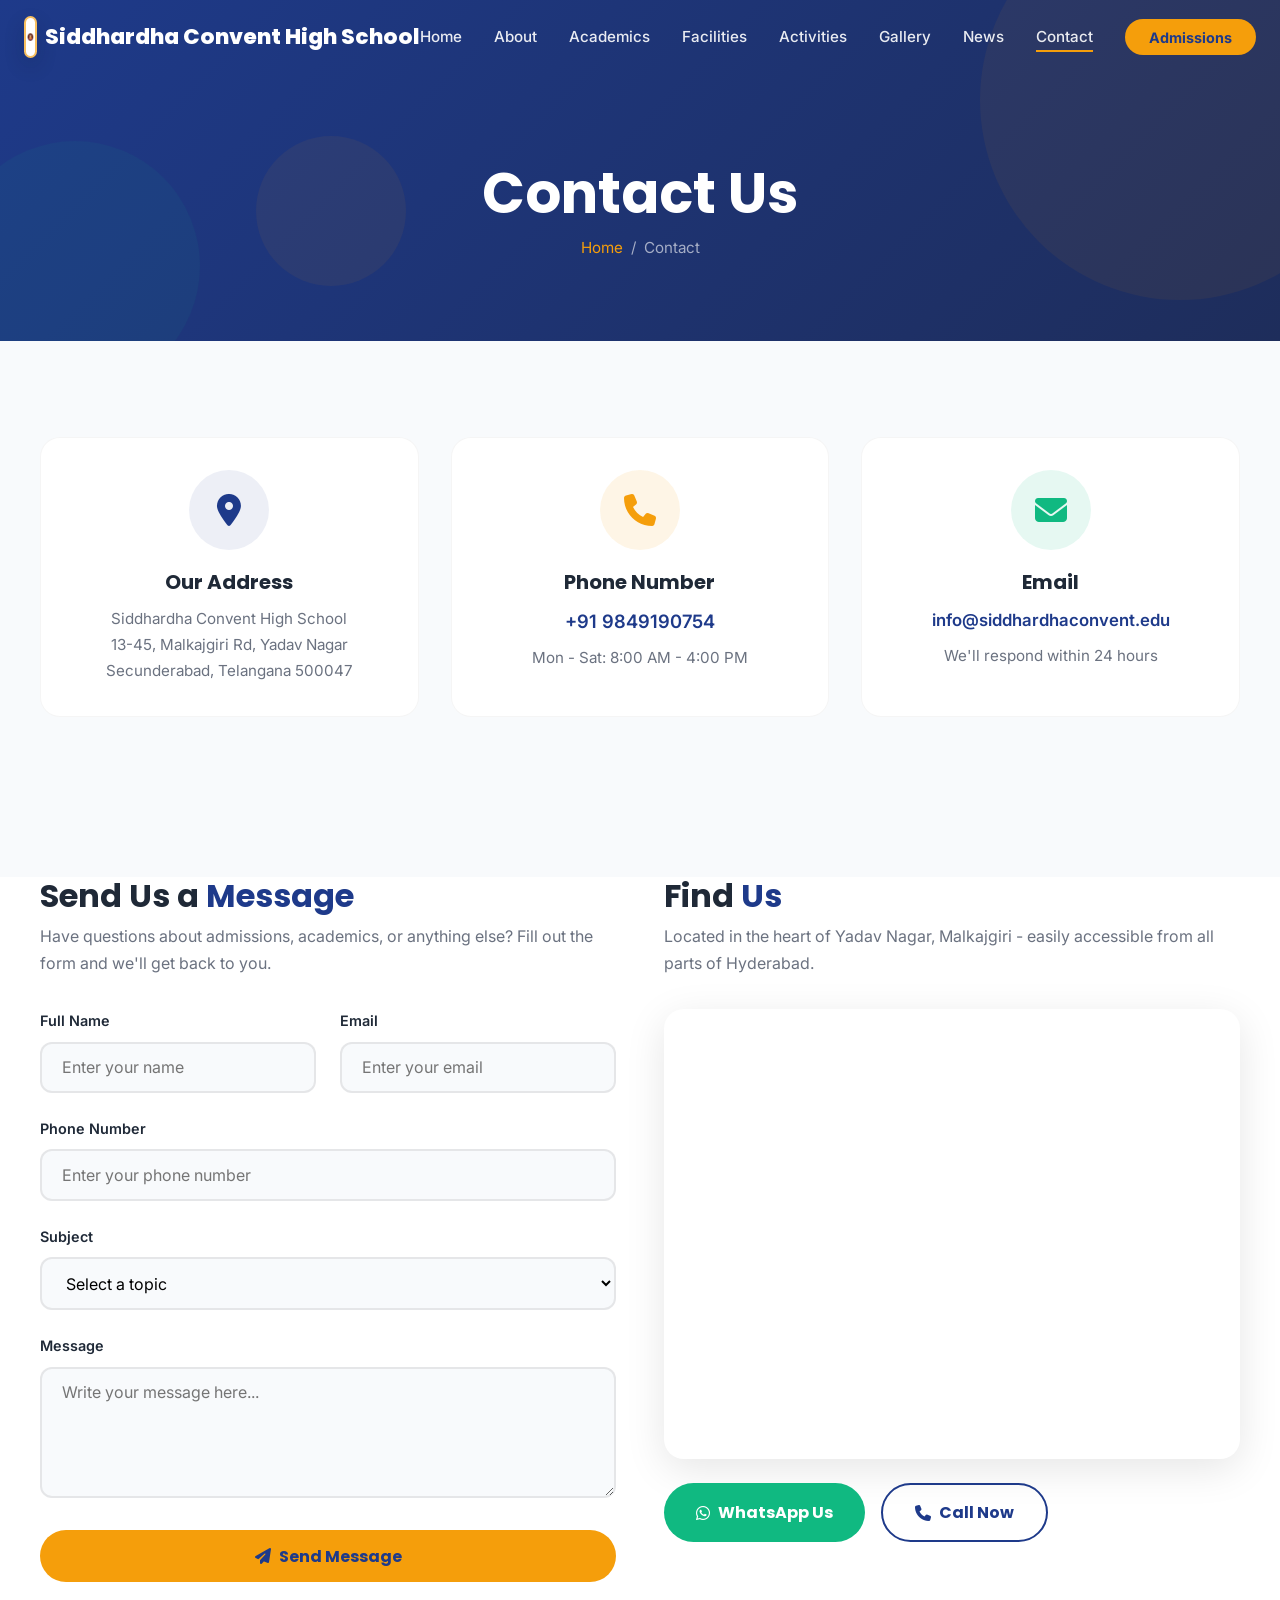
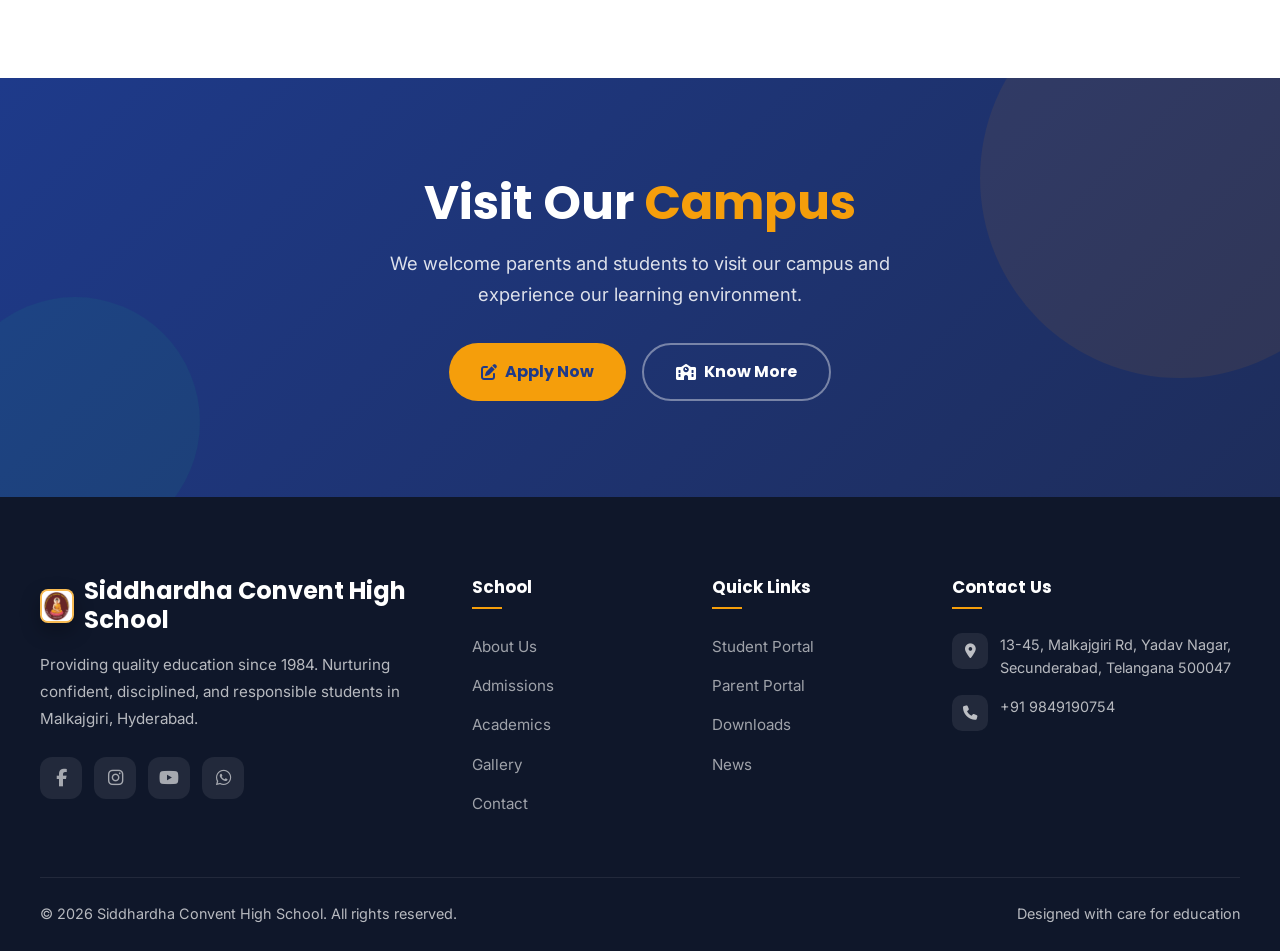
==== contact.html @ a3ee4142 "Initial school website with branding, local images, and responsive polish" ====
﻿<!DOCTYPE html>
<html lang="en">
<head>
  <meta charset="UTF-8">
  <meta name="viewport" content="width=device-width, initial-scale=1.0">
  <title>Contact Us | Siddhardha Convent High School</title>
  <meta name="description" content="Contact Siddhardha Convent High School, Yadav Nagar, Malkajgiri, Hyderabad. Phone: +91 9849190754. Admissions enquiries welcome.">
  <link rel="preconnect" href="https://fonts.googleapis.com">
  <link rel="preconnect" href="https://fonts.gstatic.com" crossorigin>
  <link href="https://fonts.googleapis.com/css2?family=Inter:wght@300;400;500;600;700&family=Poppins:wght@600;700;800;900&display=swap" rel="stylesheet">
  <link rel="stylesheet" href="https://cdnjs.cloudflare.com/ajax/libs/font-awesome/6.5.1/css/all.min.css">
  <link rel="stylesheet" href="css/style.css">
</head>
<body>

  <div class="preloader"><div class="preloader-spinner"></div></div>

  <nav class="navbar" id="navbar">
    <div class="nav-container">
      <a href="index.html" class="nav-brand"><div class="brand-icon"><img src="images/logo.jpg" alt="Siddhardha Convent High School logo"></div>Siddhardha Convent High School</a>
      <ul class="nav-links">
        <li><a href="index.html" class="nav-link">Home</a></li>
        <li><a href="about.html" class="nav-link">About</a></li>
        <li><a href="academics.html" class="nav-link">Academics</a></li>
        <li><a href="facilities.html" class="nav-link">Facilities</a></li>
        <li><a href="activities.html" class="nav-link">Activities</a></li>
        <li><a href="gallery.html" class="nav-link">Gallery</a></li>
        <li><a href="news.html" class="nav-link">News</a></li>
        <li><a href="contact.html" class="nav-link active">Contact</a></li>
        <li><a href="admissions.html" class="nav-link nav-cta">Admissions</a></li>
      </ul>
      <div class="menu-toggle" aria-label="Toggle menu"><span></span><span></span><span></span></div>
    </div>
  </nav>

  <section class="page-banner">
    <div class="floating-shapes"><div class="shape shape-1"></div><div class="shape shape-2"></div><div class="shape shape-3"></div></div>
    <h1>Contact Us</h1>
    <div class="breadcrumb"><a href="index.html">Home</a> <span>/</span> <span>Contact</span></div>
  </section>

  <!-- Contact Info Cards -->
  <section class="section">
    <div class="section-container">
      <div style="display: grid; grid-template-columns: repeat(3, 1fr); gap: 2rem; margin-bottom: 4rem;">
        <div class="card" data-animate="fadeInUp" data-delay="0" style="text-align: center;">
          <div class="card-icon blue" style="margin: 0 auto 1.25rem; width: 80px; height: 80px; border-radius: 50%; font-size: 2rem;">
            <i class="fas fa-location-dot"></i>
          </div>
          <h3>Our Address</h3>
          <p>Siddhardha Convent High School<br>13-45, Malkajgiri Rd, Yadav Nagar<br>Secunderabad, Telangana 500047</p>
        </div>
        <div class="card" data-animate="fadeInUp" data-delay="150" style="text-align: center;">
          <div class="card-icon yellow" style="margin: 0 auto 1.25rem; width: 80px; height: 80px; border-radius: 50%; font-size: 2rem;">
            <i class="fas fa-phone"></i>
          </div>
          <h3>Phone Number</h3>
          <p style="font-size: 1.15rem; font-weight: 600; color: #1E3A8A;">+91 9849190754</p>
          <p style="margin-top: 0.5rem;">Mon - Sat: 8:00 AM - 4:00 PM</p>
        </div>
        <div class="card" data-animate="fadeInUp" data-delay="300" style="text-align: center;">
          <div class="card-icon green" style="margin: 0 auto 1.25rem; width: 80px; height: 80px; border-radius: 50%; font-size: 2rem;">
            <i class="fas fa-envelope"></i>
          </div>
          <h3>Email</h3>
          <p style="font-size: 1.05rem; font-weight: 600; color: #1E3A8A;">info@siddhardhaconvent.edu</p>
          <p style="margin-top: 0.5rem;">We'll respond within 24 hours</p>
        </div>
      </div>
    </div>
  </section>

  <!-- Contact Form + Map -->
  <section class="section bg-white" style="padding-top: 0;">
    <div class="section-container">
      <div style="display: grid; grid-template-columns: 1fr 1fr; gap: 3rem;">
        <!-- Form -->
        <div data-animate="fadeInLeft">
          <h2 style="font-family: 'Poppins', sans-serif; font-size: 2rem; margin-bottom: 0.5rem;">Send Us a <span style="color: #1E3A8A;">Message</span></h2>
          <p style="color: #6B7280; margin-bottom: 2rem;">Have questions about admissions, academics, or anything else? Fill out the form and we'll get back to you.</p>
          <form class="contact-form" style="box-shadow: none; padding: 0;">
            <div style="display: grid; grid-template-columns: 1fr 1fr; gap: 1.5rem;">
              <div class="form-group">
                <label for="name">Full Name</label>
                <input type="text" id="name" placeholder="Enter your name" required>
              </div>
              <div class="form-group">
                <label for="email">Email</label>
                <input type="email" id="email" placeholder="Enter your email" required>
              </div>
            </div>
            <div class="form-group">
              <label for="phone">Phone Number</label>
              <input type="tel" id="phone" placeholder="Enter your phone number">
            </div>
            <div class="form-group">
              <label for="subject">Subject</label>
              <select id="subject">
                <option value="">Select a topic</option>
                <option value="admissions">Admissions Enquiry</option>
                <option value="academics">Academic Information</option>
                <option value="fees">Fee Structure</option>
                <option value="transport">Transport</option>
                <option value="general">General Enquiry</option>
              </select>
            </div>
            <div class="form-group">
              <label for="message">Message</label>
              <textarea id="message" rows="5" placeholder="Write your message here..."></textarea>
            </div>
            <button type="submit" class="btn btn-primary" style="width: 100%; justify-content: center;">
              <i class="fas fa-paper-plane"></i> Send Message
            </button>
          </form>
        </div>

        <!-- Map -->
        <div data-animate="fadeInRight">
          <h2 style="font-family: 'Poppins', sans-serif; font-size: 2rem; margin-bottom: 0.5rem;">Find <span style="color: #1E3A8A;">Us</span></h2>
          <p style="color: #6B7280; margin-bottom: 2rem;">Located in the heart of Yadav Nagar, Malkajgiri - easily accessible from all parts of Hyderabad.</p>
          <div style="border-radius: 20px; overflow: hidden; height: 450px; box-shadow: 0 10px 40px rgba(0,0,0,0.1);">
            <iframe
              src="https://www.google.com/maps/embed?pb=!1m18!1m12!1m3!1d3806.0!2d78.52!3d17.45!2m3!1f0!2f0!3f0!3m2!1i1024!2i768!4f13.1!3m3!1m2!1s0x0%3A0x0!2sMalkajgiri%2C%20Hyderabad!5e0!3m2!1sen!2sin!4v1"
              width="100%" height="100%" style="border:0;" allowfullscreen="" loading="lazy"
              referrerpolicy="no-referrer-when-downgrade"
              title="Siddhardha Convent High School location on Google Maps"
            ></iframe>
          </div>
          <div style="margin-top: 1.5rem; display: flex; gap: 1rem; flex-wrap: wrap;">
            <a href="https://wa.me/919849190754" class="btn btn-accent" target="_blank" rel="noopener noreferrer">
              <i class="fab fa-whatsapp"></i> WhatsApp Us
            </a>
            <a href="tel:+919849190754" class="btn btn-outline-dark">
              <i class="fas fa-phone"></i> Call Now
            </a>
          </div>
        </div>
      </div>
    </div>
  </section>

  <!-- CTA -->
  <section class="section cta-banner">
    <div class="floating-shapes"><div class="shape shape-1"></div><div class="shape shape-2"></div></div>
    <div class="section-container">
      <div class="cta-content" data-animate="fadeInUp">
        <h2>Visit Our <span>Campus</span></h2>
        <p>We welcome parents and students to visit our campus and experience our learning environment.</p>
        <div class="cta-buttons">
          <a href="admissions.html" class="btn btn-primary"><i class="fas fa-pen-to-square"></i> Apply Now</a>
          <a href="about.html" class="btn btn-outline"><i class="fas fa-school"></i> Know More</a>
        </div>
      </div>
    </div>
  </section>

  <!-- Footer -->
  <footer class="footer">
    <div class="footer-grid">
      <div class="footer-brand">
        <h3><img src="images/logo.jpg" alt="Siddhardha Convent High School logo" class="footer-logo"> Siddhardha Convent High School</h3>
        <p>Providing quality education since 1984. Nurturing confident, disciplined, and responsible students in Malkajgiri, Hyderabad.</p>
        <div class="footer-social"><a href="#" aria-label="Facebook"><i class="fab fa-facebook-f"></i></a><a href="#" aria-label="Instagram"><i class="fab fa-instagram"></i></a><a href="#" aria-label="YouTube"><i class="fab fa-youtube"></i></a><a href="#" aria-label="WhatsApp"><i class="fab fa-whatsapp"></i></a></div>
      </div>
      <div class="footer-col"><h4>School</h4><ul><li><a href="about.html">About Us</a></li><li><a href="admissions.html">Admissions</a></li><li><a href="academics.html">Academics</a></li><li><a href="gallery.html">Gallery</a></li><li><a href="contact.html">Contact</a></li></ul></div>
      <div class="footer-col"><h4>Quick Links</h4><ul><li><a href="#">Student Portal</a></li><li><a href="#">Parent Portal</a></li><li><a href="#">Downloads</a></li><li><a href="news.html">News</a></li></ul></div>
      <div class="footer-col footer-contact"><h4>Contact Us</h4><div class="contact-item"><div class="icon"><i class="fas fa-location-dot"></i></div><p>13-45, Malkajgiri Rd, Yadav Nagar,<br>Secunderabad, Telangana 500047</p></div><div class="contact-item"><div class="icon"><i class="fas fa-phone"></i></div><p>+91 9849190754</p></div></div>
    </div>
    <div class="footer-bottom"><p>&copy; 2026 Siddhardha Convent High School. All rights reserved.</p><p>Designed with care for education</p></div>
  </footer>

  <button class="back-to-top" aria-label="Back to top"><i class="fas fa-chevron-up"></i></button>
  <script src="js/main.js"></script>
</body>
</html>
---- css/style.css ----
/* ========================================
   Siddhardha Convent High School
   Custom Styles & Animations
   ======================================== */

/* --- CSS Variables --- */
:root {
  --primary: #1E3A8A;
  --primary-light: #2563EB;
  --primary-dark: #1E2D5B;
  --secondary: #F59E0B;
  --secondary-light: #FBBF24;
  --background: #F8FAFC;
  --text: #1F2937;
  --text-light: #6B7280;
  --accent: #10B981;
  --accent-light: #34D399;
  --white: #FFFFFF;
  --shadow: 0 10px 40px rgba(30, 58, 138, 0.1);
  --shadow-lg: 0 25px 60px rgba(30, 58, 138, 0.15);
  --transition: all 0.4s cubic-bezier(0.25, 0.46, 0.45, 0.94);
}

/* --- Base --- */
* {
  margin: 0;
  padding: 0;
  box-sizing: border-box;
}

html {
  scroll-behavior: smooth;
  overflow-x: hidden;
}

body {
  font-family: 'Inter', sans-serif;
  color: var(--text);
  background: var(--background);
  line-height: 1.7;
  overflow-x: hidden;
}

h1, h2, h3, h4, h5, h6 {
  font-family: 'Poppins', sans-serif;
  font-weight: 700;
  line-height: 1.2;
}

a {
  text-decoration: none;
  color: inherit;
  transition: var(--transition);
}

img {
  max-width: 100%;
  height: auto;
}

/* --- Scrollbar --- */
::-webkit-scrollbar {
  width: 8px;
}
::-webkit-scrollbar-track {
  background: var(--background);
}
::-webkit-scrollbar-thumb {
  background: var(--primary);
  border-radius: 4px;
}

/* --- Preloader --- */
.preloader {
  position: fixed;
  inset: 0;
  background: var(--primary);
  z-index: 99999;
  display: flex;
  align-items: center;
  justify-content: center;
  flex-direction: column;
  gap: 2rem;
  transition: opacity 0.6s, visibility 0.6s;
}

.preloader::after {
  content: 'Siddhardha Convent High School';
  width: 0;
  max-width: 34ch;
  max-width: min(34ch, 90vw);
  white-space: nowrap;
  overflow: hidden;
  color: rgba(255,255,255,0.96);
  font-family: 'Poppins', sans-serif;
  font-size: clamp(0.72rem, 2.6vw, 0.95rem);
  letter-spacing: 0.08em;
  text-transform: uppercase;
  border-right: 2px solid var(--secondary);
  filter: drop-shadow(0 6px 14px rgba(15, 23, 42, 0.45));
  animation: preloaderType 2s steps(34, end) infinite, preloaderCaret 0.8s step-end infinite;
}

.preloader.hidden {
  opacity: 0;
  visibility: hidden;
}

.preloader-spinner {
  width: 96px;
  height: 96px;
  border-radius: 22px;
  background: linear-gradient(145deg, rgba(255,255,255,0.95), rgba(255,255,255,0.84));
  box-shadow: 0 22px 50px rgba(15, 23, 42, 0.35);
  display: grid;
  place-items: center;
  position: relative;
  isolation: isolate;
}

.preloader-spinner::before {
  content: '';
  position: absolute;
  inset: -16px;
  border: 4px solid rgba(255,255,255,0.18);
  border-top-color: var(--secondary);
  border-right-color: rgba(255,255,255,0.48);
  border-radius: 50%;
  animation: preloaderOrbit 1.2s linear infinite;
}

.preloader-spinner::after {
  content: '';
  width: 62px;
  height: 62px;
  border-radius: 14px;
  background-image: url('../images/logo.jpg');
  background-size: cover;
  background-position: center;
  border: 2px solid rgba(30, 58, 138, 0.12);
  box-shadow: 0 0 0 6px rgba(245, 158, 11, 0.2);
  animation: preloaderPulse 1.4s ease-in-out infinite;
}

@keyframes preloaderOrbit {
  to { transform: rotate(360deg); }
}

@keyframes preloaderPulse {
  0%, 100% { transform: scale(1); }
  50% { transform: scale(0.92); }
}

@keyframes preloaderType {
  0%, 12% { width: 0; }
  55%, 82% { width: 34ch; }
  100% { width: 0; }
}

@keyframes preloaderCaret {
  0%, 100% { border-color: var(--secondary); }
  50% { border-color: transparent; }
}

/* --- Navbar --- */
.navbar {
  position: fixed;
  top: 0;
  left: 0;
  right: 0;
  z-index: 1000;
  padding: 1rem 0;
  transition: var(--transition);
  background: transparent;
}

.navbar.scrolled {
  background: rgba(255, 255, 255, 0.95);
  backdrop-filter: blur(20px);
  box-shadow: 0 4px 30px rgba(0,0,0,0.08);
  padding: 0.5rem 0;
}

.navbar.scrolled .nav-link {
  color: var(--text) !important;
}

.navbar.scrolled .nav-brand {
  color: var(--primary) !important;
}

.nav-container {
  max-width: 1280px;
  margin: 0 auto;
  padding: 0 1.5rem;
  display: flex;
  align-items: center;
  justify-content: space-between;
}

.nav-brand {
  font-family: 'Poppins', sans-serif;
  font-size: 1.35rem;
  font-weight: 800;
  color: var(--white);
  display: flex;
  align-items: center;
  gap: 0.5rem;
  min-width: 0;
  white-space: nowrap;
}

.nav-brand .brand-icon {
  width: 42px;
  height: 42px;
  background: var(--white);
  border-radius: 12px;
  display: flex;
  align-items: center;
  justify-content: center;
  border: 2px solid rgba(245, 158, 11, 0.65);
  box-shadow: 0 8px 20px rgba(15, 23, 42, 0.2);
  overflow: hidden;
}

.nav-brand .brand-icon img {
  width: 88%;
  height: 88%;
  object-fit: contain;
  border-radius: 8px;
}

.nav-links {
  display: flex;
  align-items: center;
  gap: 2rem;
  list-style: none;
}

.nav-link {
  color: rgba(255,255,255,0.9);
  font-weight: 500;
  font-size: 0.95rem;
  position: relative;
  padding: 0.25rem 0;
}

.nav-link::after {
  content: '';
  position: absolute;
  bottom: -2px;
  left: 0;
  width: 0;
  height: 2px;
  background: var(--secondary);
  transition: width 0.3s ease;
}

.nav-link:hover::after,
.nav-link.active::after {
  width: 100%;
}

.nav-link:hover {
  color: var(--secondary) !important;
}

.nav-cta {
  background: var(--secondary);
  color: var(--primary) !important;
  padding: 0.6rem 1.5rem;
  border-radius: 50px;
  font-weight: 700;
  font-size: 0.9rem;
  transition: var(--transition);
}

.nav-cta:hover {
  background: var(--white);
  transform: translateY(-2px);
  box-shadow: 0 8px 25px rgba(245,158,11,0.3);
}

.nav-cta::after {
  display: none;
}

/* Mobile menu */
.menu-toggle {
  display: none;
  flex-direction: column;
  gap: 5px;
  cursor: pointer;
  z-index: 1001;
}

.menu-toggle span {
  width: 28px;
  height: 3px;
  background: var(--white);
  border-radius: 3px;
  transition: var(--transition);
}

.navbar.scrolled .menu-toggle span {
  background: var(--text);
}

.menu-toggle.active span:nth-child(1) {
  transform: rotate(45deg) translate(5px, 6px);
}

.menu-toggle.active span:nth-child(2) {
  opacity: 0;
}

.menu-toggle.active span:nth-child(3) {
  transform: rotate(-45deg) translate(5px, -6px);
}

@media (max-width: 1024px) {
  .nav-container {
    gap: 0.75rem;
  }

  .nav-brand {
    font-size: 1.05rem;
    max-width: calc(100% - 62px);
    overflow: hidden;
    text-overflow: ellipsis;
  }

  .nav-brand .brand-icon {
    width: 38px;
    height: 38px;
    border-radius: 10px;
    flex-shrink: 0;
  }

  .menu-toggle {
    display: flex;
  }

  .nav-links {
    position: fixed;
    top: 0;
    right: -100%;
    width: 300px;
    height: 100vh;
    background: var(--white);
    flex-direction: column;
    justify-content: center;
    padding: 2rem;
    transition: right 0.4s cubic-bezier(0.65, 0, 0.35, 1);
    box-shadow: -10px 0 40px rgba(0,0,0,0.1);
  }

  .nav-links.open {
    right: 0;
  }

  .nav-links .nav-link {
    color: var(--text) !important;
    font-size: 1.15rem;
  }
}

@media (max-width: 640px) {
  .nav-container {
    padding: 0 0.9rem;
  }

  .nav-brand {
    font-size: 0.9rem;
    gap: 0.4rem;
    max-width: calc(100% - 54px);
  }

  .nav-brand .brand-icon {
    width: 34px;
    height: 34px;
    border-radius: 9px;
  }

  .nav-links {
    width: min(88vw, 300px);
  }
}

@media (max-width: 420px) {
  .nav-brand {
    font-size: 0.82rem;
  }
}

/* --- Hero Section --- */
.hero {
  position: relative;
  min-height: 100vh;
  display: flex;
  align-items: center;
  justify-content: center;
  overflow: hidden;
  background: linear-gradient(135deg, var(--primary) 0%, var(--primary-dark) 100%);
}

.hero-bg {
  position: absolute;
  inset: 0;
  background-size: cover;
  background-position: center;
  background-attachment: fixed;
  opacity: 0.2;
  transition: transform 0.3s ease;
}

.hero-overlay {
  position: absolute;
  inset: 0;
  background: linear-gradient(135deg, rgba(30, 58, 138, 0.92) 0%, rgba(30, 45, 91, 0.85) 100%);
}

/* Floating shapes */
.floating-shapes {
  position: absolute;
  inset: 0;
  pointer-events: none;
  overflow: hidden;
}

.shape {
  position: absolute;
  border-radius: 50%;
  opacity: 0.08;
  animation: float 20s infinite ease-in-out;
}

.shape-1 {
  width: 400px;
  height: 400px;
  background: var(--secondary);
  top: -100px;
  right: -100px;
  animation-duration: 25s;
}

.shape-2 {
  width: 250px;
  height: 250px;
  background: var(--accent);
  bottom: -50px;
  left: -50px;
  animation-duration: 20s;
  animation-delay: -5s;
}

.shape-3 {
  width: 150px;
  height: 150px;
  background: var(--secondary);
  top: 40%;
  left: 20%;
  animation-duration: 18s;
  animation-delay: -10s;
}

.shape-4 {
  width: 100px;
  height: 100px;
  background: var(--white);
  top: 20%;
  right: 30%;
  animation-duration: 22s;
  animation-delay: -7s;
}

.shape-5 {
  width: 200px;
  height: 200px;
  background: var(--accent);
  bottom: 20%;
  right: 10%;
  animation-duration: 30s;
  animation-delay: -3s;
}

@keyframes float {
  0%, 100% { transform: translate(0, 0) rotate(0deg) scale(1); }
  25% { transform: translate(30px, -50px) rotate(90deg) scale(1.1); }
  50% { transform: translate(-20px, 20px) rotate(180deg) scale(0.95); }
  75% { transform: translate(50px, 30px) rotate(270deg) scale(1.05); }
}

.hero-content {
  position: relative;
  z-index: 10;
  text-align: center;
  max-width: 900px;
  padding: 0 2rem;
}

.hero-badge {
  display: inline-block;
  background: rgba(245, 158, 11, 0.2);
  color: var(--secondary);
  padding: 0.5rem 1.5rem;
  border-radius: 50px;
  font-size: 0.9rem;
  font-weight: 600;
  margin-bottom: 1.5rem;
  border: 1px solid rgba(245, 158, 11, 0.3);
  animation: fadeInDown 0.8s ease;
}

.hero h1 {
  font-size: clamp(2.5rem, 5vw, 4rem);
  color: var(--white);
  margin-bottom: 1rem;
  animation: fadeInUp 0.8s ease 0.2s both;
  text-shadow: 0 4px 30px rgba(0,0,0,0.3);
}

.hero h1 span {
  color: var(--secondary);
}

.hero-tagline {
  font-size: clamp(1.1rem, 2.5vw, 1.4rem);
  color: rgba(255,255,255,0.85);
  margin-bottom: 0.5rem;
  animation: fadeInUp 0.8s ease 0.4s both;
  font-weight: 300;
}

.hero-sub {
  font-size: 1rem;
  color: rgba(255,255,255,0.6);
  margin-bottom: 2.5rem;
  animation: fadeInUp 0.8s ease 0.5s both;
}

.hero-buttons {
  display: flex;
  gap: 1rem;
  justify-content: center;
  flex-wrap: wrap;
  animation: fadeInUp 0.8s ease 0.6s both;
}

.hero-scroll {
  position: absolute;
  bottom: 2rem;
  left: 50%;
  transform: translateX(-50%);
  z-index: 10;
  animation: bounce 2s infinite;
}

.hero-scroll .scroll-icon {
  width: 30px;
  height: 50px;
  border: 2px solid rgba(255,255,255,0.4);
  border-radius: 25px;
  position: relative;
}

.hero-scroll .scroll-dot {
  width: 6px;
  height: 6px;
  background: var(--secondary);
  border-radius: 50%;
  position: absolute;
  top: 8px;
  left: 50%;
  transform: translateX(-50%);
  animation: scrollDot 2s infinite;
}

@keyframes scrollDot {
  0% { opacity: 1; top: 8px; }
  100% { opacity: 0; top: 32px; }
}

@keyframes bounce {
  0%, 20%, 50%, 80%, 100% { transform: translateX(-50%) translateY(0); }
  40% { transform: translateX(-50%) translateY(-10px); }
  60% { transform: translateX(-50%) translateY(-5px); }
}

/* --- Buttons --- */
.btn {
  display: inline-flex;
  align-items: center;
  gap: 0.5rem;
  padding: 0.85rem 2rem;
  border-radius: 50px;
  font-weight: 700;
  font-size: 1rem;
  font-family: 'Poppins', sans-serif;
  cursor: pointer;
  border: none;
  transition: var(--transition);
  position: relative;
  overflow: hidden;
}

.btn::before {
  content: '';
  position: absolute;
  top: 50%;
  left: 50%;
  width: 0;
  height: 0;
  background: rgba(255,255,255,0.2);
  border-radius: 50%;
  transform: translate(-50%, -50%);
  transition: width 0.6s, height 0.6s;
}

.btn:hover::before {
  width: 300px;
  height: 300px;
}

.btn-primary {
  background: var(--secondary);
  color: var(--primary);
}

.btn-primary:hover {
  transform: translateY(-3px);
  box-shadow: 0 12px 35px rgba(245, 158, 11, 0.4);
}

.btn-outline {
  background: transparent;
  color: var(--white);
  border: 2px solid rgba(255,255,255,0.4);
}

.btn-outline:hover {
  background: var(--white);
  color: var(--primary);
  border-color: var(--white);
  transform: translateY(-3px);
}

.btn-outline-dark {
  background: transparent;
  color: var(--primary);
  border: 2px solid var(--primary);
}

.btn-outline-dark:hover {
  background: var(--primary);
  color: var(--white);
  transform: translateY(-3px);
  box-shadow: 0 12px 35px rgba(30, 58, 138, 0.3);
}

.btn-accent {
  background: var(--accent);
  color: var(--white);
}

.btn-accent:hover {
  transform: translateY(-3px);
  box-shadow: 0 12px 35px rgba(16, 185, 129, 0.4);
}

.btn-white {
  background: var(--white);
  color: var(--primary);
}

.btn-white:hover {
  transform: translateY(-3px);
  box-shadow: 0 12px 35px rgba(0,0,0,0.15);
}

/* --- Section Common --- */
.section {
  padding: 6rem 1.5rem;
}

.section-container {
  max-width: 1200px;
  margin: 0 auto;
}

.section-header {
  text-align: center;
  margin-bottom: 4rem;
}

.section-header .tag {
  display: inline-block;
  color: var(--primary);
  font-weight: 700;
  font-size: 0.85rem;
  text-transform: uppercase;
  letter-spacing: 3px;
  margin-bottom: 0.75rem;
}

.section-header h2 {
  font-size: clamp(2rem, 4vw, 2.75rem);
  color: var(--text);
  margin-bottom: 1rem;
}

.section-header h2 span {
  color: var(--primary);
}

.section-header p {
  color: var(--text-light);
  max-width: 600px;
  margin: 0 auto;
  font-size: 1.05rem;
}

.section-header .underline-deco {
  width: 60px;
  height: 4px;
  background: linear-gradient(90deg, var(--secondary), var(--accent));
  border-radius: 2px;
  margin: 1rem auto 0;
}

/* --- Cards --- */
.card {
  background: var(--white);
  border-radius: 20px;
  padding: 2rem;
  transition: var(--transition);
  border: 1px solid rgba(0,0,0,0.04);
  position: relative;
  overflow: hidden;
}

.card::before {
  content: '';
  position: absolute;
  top: 0;
  left: 0;
  right: 0;
  height: 4px;
  background: linear-gradient(90deg, var(--primary), var(--secondary));
  transform: scaleX(0);
  transform-origin: left;
  transition: transform 0.4s ease;
}

.card:hover::before {
  transform: scaleX(1);
}

.card:hover {
  transform: translateY(-8px);
  box-shadow: var(--shadow-lg);
}

.card-icon {
  width: 70px;
  height: 70px;
  border-radius: 18px;
  display: flex;
  align-items: center;
  justify-content: center;
  font-size: 1.8rem;
  margin-bottom: 1.25rem;
  transition: var(--transition);
}

.card:hover .card-icon {
  transform: scale(1.1) rotate(5deg);
}

.card-icon.blue {
  background: rgba(30, 58, 138, 0.08);
  color: var(--primary);
}

.card-icon.yellow {
  background: rgba(245, 158, 11, 0.1);
  color: var(--secondary);
}

.card-icon.green {
  background: rgba(16, 185, 129, 0.1);
  color: var(--accent);
}

.card h3 {
  font-size: 1.25rem;
  margin-bottom: 0.75rem;
  color: var(--text);
}

.card p {
  color: var(--text-light);
  font-size: 0.95rem;
  line-height: 1.7;
}

/* --- Highlight Cards (Quick Highlights) --- */
.highlight-card {
  background: var(--white);
  border-radius: 20px;
  padding: 2.5rem 2rem;
  text-align: center;
  transition: var(--transition);
  border: 1px solid rgba(0,0,0,0.04);
  position: relative;
  overflow: hidden;
}

.highlight-card::after {
  content: '';
  position: absolute;
  bottom: 0;
  left: 0;
  right: 0;
  height: 4px;
  background: linear-gradient(90deg, var(--primary), var(--secondary));
  transform: scaleX(0);
  transition: transform 0.4s ease;
}

.highlight-card:hover::after {
  transform: scaleX(1);
}

.highlight-card:hover {
  transform: translateY(-10px);
  box-shadow: var(--shadow-lg);
}

.highlight-icon {
  width: 80px;
  height: 80px;
  border-radius: 50%;
  margin: 0 auto 1.25rem;
  display: flex;
  align-items: center;
  justify-content: center;
  font-size: 2rem;
  transition: var(--transition);
}

.highlight-card:hover .highlight-icon {
  transform: scale(1.15) rotate(10deg);
}

.highlight-card h3 {
  font-family: 'Poppins', sans-serif;
  font-size: 2rem;
  font-weight: 800;
  color: var(--primary);
  margin-bottom: 0.25rem;
}

.highlight-card p {
  color: var(--text-light);
  font-weight: 500;
}

/* --- About Section --- */
.about-grid {
  display: grid;
  grid-template-columns: 1fr 1fr;
  gap: 4rem;
  align-items: center;
}

.about-image {
  position: relative;
}

.about-image .img-main {
  border-radius: 24px;
  width: 100%;
  height: 450px;
  object-fit: cover;
  box-shadow: var(--shadow);
}

.about-image .img-accent {
  position: absolute;
  bottom: -30px;
  right: -30px;
  width: 200px;
  height: 200px;
  border-radius: 20px;
  object-fit: cover;
  border: 6px solid var(--white);
  box-shadow: var(--shadow);
}

.about-image .experience-badge {
  position: absolute;
  top: -20px;
  left: -20px;
  background: var(--secondary);
  color: var(--primary);
  padding: 1.25rem;
  border-radius: 16px;
  text-align: center;
  box-shadow: 0 10px 30px rgba(245, 158, 11, 0.3);
  animation: pulse-badge 3s infinite;
}

.experience-badge .number {
  font-family: 'Poppins', sans-serif;
  font-size: 2.5rem;
  font-weight: 900;
  line-height: 1;
}

.experience-badge .label {
  font-size: 0.75rem;
  font-weight: 700;
  text-transform: uppercase;
  letter-spacing: 1px;
}

@keyframes pulse-badge {
  0%, 100% { transform: scale(1); }
  50% { transform: scale(1.05); }
}

.about-text .about-tag {
  color: var(--primary);
  font-weight: 700;
  font-size: 0.85rem;
  text-transform: uppercase;
  letter-spacing: 3px;
  margin-bottom: 0.75rem;
}

.about-text h2 {
  font-size: clamp(2rem, 3.5vw, 2.5rem);
  margin-bottom: 1.25rem;
}

.about-text h2 span {
  color: var(--secondary);
}

.about-text p {
  color: var(--text-light);
  margin-bottom: 1rem;
  font-size: 1.05rem;
}

.about-features {
  display: grid;
  grid-template-columns: 1fr 1fr;
  gap: 1rem;
  margin: 1.5rem 0 2rem;
}

.about-feature {
  display: flex;
  align-items: center;
  gap: 0.75rem;
  padding: 0.75rem;
  background: rgba(30, 58, 138, 0.03);
  border-radius: 12px;
  transition: var(--transition);
}

.about-feature:hover {
  background: rgba(30, 58, 138, 0.08);
  transform: translateX(5px);
}

.about-feature .feature-icon {
  width: 40px;
  height: 40px;
  border-radius: 10px;
  background: var(--primary);
  color: var(--white);
  display: flex;
  align-items: center;
  justify-content: center;
  font-size: 1rem;
  flex-shrink: 0;
}

.about-feature span {
  font-weight: 600;
  font-size: 0.9rem;
}

@media (max-width: 768px) {
  .about-grid {
    grid-template-columns: 1fr;
    gap: 2rem;
  }

  .about-image .img-accent,
  .about-image .experience-badge {
    display: none;
  }

  .about-features {
    grid-template-columns: 1fr;
  }
}

/* --- Academics Grid --- */
.academics-grid {
  display: grid;
  grid-template-columns: repeat(3, 1fr);
  gap: 2rem;
}

.academic-card {
  background: var(--white);
  border-radius: 24px;
  overflow: hidden;
  transition: var(--transition);
  border: 1px solid rgba(0,0,0,0.04);
}

.academic-card:hover {
  transform: translateY(-10px);
  box-shadow: var(--shadow-lg);
}

.academic-card .card-top {
  padding: 2.5rem 2rem 1.5rem;
  position: relative;
  overflow: hidden;
}

.academic-card:nth-child(1) .card-top { background: linear-gradient(135deg, #1E3A8A, #2563EB); }
.academic-card:nth-child(2) .card-top { background: linear-gradient(135deg, #F59E0B, #FBBF24); }
.academic-card:nth-child(3) .card-top { background: linear-gradient(135deg, #10B981, #34D399); }

.academic-card .card-top .card-emoji {
  font-size: 3rem;
  margin-bottom: 1rem;
}

.academic-card .card-top h3 {
  color: var(--white);
  font-size: 1.5rem;
}

.academic-card .card-top p {
  color: rgba(255,255,255,0.8);
  font-size: 0.9rem;
  margin-top: 0.25rem;
}

.academic-card .card-body {
  padding: 1.5rem 2rem 2rem;
}

.academic-card .class-list {
  list-style: none;
}

.academic-card .class-list li {
  padding: 0.6rem 0;
  border-bottom: 1px solid rgba(0,0,0,0.05);
  display: flex;
  align-items: center;
  gap: 0.75rem;
  font-weight: 500;
  color: var(--text);
  transition: var(--transition);
}

.academic-card .class-list li:last-child {
  border-bottom: none;
}

.academic-card .class-list li:hover {
  color: var(--primary);
  transform: translateX(5px);
}

.academic-card .class-list li .dot {
  width: 8px;
  height: 8px;
  border-radius: 50%;
  flex-shrink: 0;
}

.academic-card:nth-child(1) .dot { background: var(--primary); }
.academic-card:nth-child(2) .dot { background: var(--secondary); }
.academic-card:nth-child(3) .dot { background: var(--accent); }

@media (max-width: 768px) {
  .academics-grid {
    grid-template-columns: 1fr;
  }
}

/* --- Facilities Grid --- */
.facilities-grid {
  display: grid;
  grid-template-columns: repeat(4, 1fr);
  gap: 1.5rem;
}

.facility-card {
  background: var(--white);
  border-radius: 20px;
  padding: 2rem 1.5rem;
  text-align: center;
  transition: var(--transition);
  border: 1px solid rgba(0,0,0,0.04);
  position: relative;
  overflow: hidden;
}

.facility-card::before {
  content: '';
  position: absolute;
  top: 0;
  left: 0;
  right: 0;
  bottom: 0;
  background: linear-gradient(135deg, var(--primary), var(--primary-light));
  opacity: 0;
  transition: opacity 0.4s ease;
}

.facility-card:hover::before {
  opacity: 1;
}

.facility-card:hover {
  transform: translateY(-8px);
  box-shadow: var(--shadow-lg);
}

.facility-card > * {
  position: relative;
  z-index: 1;
}

.facility-card .facility-icon {
  width: 70px;
  height: 70px;
  border-radius: 50%;
  background: rgba(30, 58, 138, 0.06);
  margin: 0 auto 1rem;
  display: flex;
  align-items: center;
  justify-content: center;
  font-size: 1.8rem;
  transition: var(--transition);
}

.facility-card:hover .facility-icon {
  background: rgba(255, 255, 255, 0.2);
  transform: scale(1.1);
}

.facility-card h3 {
  font-size: 1.05rem;
  margin-bottom: 0.5rem;
  transition: color 0.4s ease;
}

.facility-card p {
  color: var(--text-light);
  font-size: 0.88rem;
  transition: color 0.4s ease;
}

.facility-card:hover h3,
.facility-card:hover p {
  color: var(--white);
}

@media (max-width: 1024px) {
  .facilities-grid {
    grid-template-columns: repeat(2, 1fr);
  }
}

@media (max-width: 640px) {
  .facilities-grid {
    grid-template-columns: 1fr;
  }
}

/* --- Student Life Grid --- */
.life-grid {
  display: grid;
  grid-template-columns: repeat(3, 1fr);
  grid-template-rows: repeat(2, 250px);
  gap: 1.5rem;
}

.life-grid .life-item:first-child {
  grid-row: span 2;
}

.life-item {
  position: relative;
  border-radius: 20px;
  overflow: hidden;
  cursor: pointer;
}

.life-item img {
  width: 100%;
  height: 100%;
  object-fit: cover;
  object-position: center 40%;
  transition: transform 0.6s ease;
}

.life-item:hover img {
  transform: scale(1.1);
}

.life-item .life-overlay {
  position: absolute;
  inset: 0;
  background: linear-gradient(0deg, rgba(30, 58, 138, 0.9) 0%, transparent 60%);
  display: flex;
  align-items: flex-end;
  padding: 1.5rem;
  opacity: 0;
  transition: opacity 0.4s ease;
}

.life-item:hover .life-overlay {
  opacity: 1;
}

.life-overlay h3 {
  color: var(--white);
  font-size: 1.15rem;
}

.life-overlay p {
  color: rgba(255,255,255,0.7);
  font-size: 0.85rem;
}

@media (max-width: 768px) {
  .life-grid {
    grid-template-columns: 1fr;
    grid-template-rows: auto;
  }

  .life-grid .life-item:first-child {
    grid-row: span 1;
  }

  .life-item {
    height: 250px;
  }
}

/* --- Achievements / Counters --- */
.achievements-section {
  background: linear-gradient(135deg, var(--primary) 0%, var(--primary-dark) 100%);
  position: relative;
  overflow: hidden;
}

.achievements-section .floating-shapes .shape {
  opacity: 0.05;
  background: var(--white);
}

.counters-grid {
  display: grid;
  grid-template-columns: repeat(4, 1fr);
  gap: 2rem;
}

.counter-item {
  text-align: center;
  color: var(--white);
}

.counter-item .counter-icon {
  font-size: 2.5rem;
  margin-bottom: 0.75rem;
}

.counter-item .counter-number {
  font-family: 'Poppins', sans-serif;
  font-size: 3.5rem;
  font-weight: 900;
  line-height: 1;
  margin-bottom: 0.5rem;
  background: linear-gradient(135deg, var(--white), var(--secondary));
  -webkit-background-clip: text;
  -webkit-text-fill-color: transparent;
  background-clip: text;
}

.counter-item .counter-label {
  font-size: 1rem;
  opacity: 0.8;
  font-weight: 500;
}

@media (max-width: 768px) {
  .counters-grid {
    grid-template-columns: repeat(2, 1fr);
    gap: 2.5rem;
  }
}

/* --- Gallery Slider --- */
.gallery-slider {
  position: relative;
  overflow: hidden;
}

.gallery-track {
  display: flex;
  gap: 1.5rem;
  transition: transform 0.6s cubic-bezier(0.25, 0.46, 0.45, 0.94);
}

.gallery-slide {
  min-width: calc(33.333% - 1rem);
  border-radius: 20px;
  overflow: hidden;
  position: relative;
  aspect-ratio: 4/3;
  cursor: pointer;
}

.gallery-slide img {
  width: 100%;
  height: 100%;
  object-fit: cover;
  object-position: center 38%;
  transition: transform 0.6s ease;
}

.gallery-slide:hover img {
  transform: scale(1.1);
}

.gallery-slide .slide-overlay {
  position: absolute;
  bottom: 0;
  left: 0;
  right: 0;
  padding: 1.5rem;
  background: linear-gradient(0deg, rgba(0,0,0,0.7) 0%, transparent 100%);
  color: var(--white);
  transform: translateY(100%);
  transition: transform 0.4s ease;
}

.gallery-slide:hover .slide-overlay {
  transform: translateY(0);
}

.gallery-nav {
  display: flex;
  justify-content: center;
  gap: 1rem;
  margin-top: 2rem;
}

.gallery-nav button {
  width: 50px;
  height: 50px;
  border-radius: 50%;
  border: 2px solid var(--primary);
  background: transparent;
  color: var(--primary);
  font-size: 1.2rem;
  cursor: pointer;
  transition: var(--transition);
  display: flex;
  align-items: center;
  justify-content: center;
}

.gallery-nav button:hover {
  background: var(--primary);
  color: var(--white);
  transform: scale(1.1);
}

@media (max-width: 768px) {
  .gallery-slide {
    min-width: calc(100% - 1rem);
  }
}

/* --- News Cards --- */
.news-grid {
  display: grid;
  grid-template-columns: repeat(auto-fill, minmax(280px, 1fr));
  gap: 2rem;
}

.news-card {
  background: var(--white);
  border-radius: 20px;
  overflow: hidden;
  transition: var(--transition);
  border: 1px solid rgba(0,0,0,0.04);
}

.news-card:hover {
  transform: translateY(-8px);
  box-shadow: var(--shadow-lg);
}

.news-card .news-img {
  height: 200px;
  overflow: hidden;
}

.news-card .news-img img {
  width: 100%;
  height: 100%;
  object-fit: cover;
  object-position: center 35%;
  transition: transform 0.6s ease;
}

.news-card:hover .news-img img {
  transform: scale(1.1);
}

.news-card .news-body {
  padding: 1.5rem;
}

.news-card .news-date {
  display: inline-block;
  background: rgba(30, 58, 138, 0.06);
  color: var(--primary);
  padding: 0.3rem 0.8rem;
  border-radius: 8px;
  font-size: 0.8rem;
  font-weight: 600;
  margin-bottom: 0.75rem;
}

.news-card h3 {
  font-size: 1.15rem;
  margin-bottom: 0.5rem;
}

.news-card p {
  color: var(--text-light);
  font-size: 0.9rem;
}

.news-card .read-more {
  display: inline-flex;
  align-items: center;
  gap: 0.5rem;
  color: var(--primary);
  font-weight: 700;
  font-size: 0.9rem;
  margin-top: 1rem;
  transition: var(--transition);
}

.news-card .read-more:hover {
  gap: 0.75rem;
  color: var(--secondary);
}

/* --- Admission CTA Banner --- */
.cta-banner {
  background: linear-gradient(135deg, var(--primary) 0%, var(--primary-dark) 50%, var(--primary) 100%);
  background-size: 200% 200%;
  animation: gradientShift 8s ease infinite;
  position: relative;
  overflow: hidden;
}

@keyframes gradientShift {
  0% { background-position: 0% 50%; }
  50% { background-position: 100% 50%; }
  100% { background-position: 0% 50%; }
}

.cta-content {
  text-align: center;
  position: relative;
  z-index: 10;
  color: var(--white);
}

.cta-content h2 {
  font-size: clamp(2rem, 4vw, 3rem);
  margin-bottom: 1rem;
  color: var(--white);
}

.cta-content h2 span {
  color: var(--secondary);
}

.cta-content p {
  font-size: 1.15rem;
  opacity: 0.85;
  margin-bottom: 2rem;
  max-width: 600px;
  margin-left: auto;
  margin-right: auto;
}

.cta-buttons {
  display: flex;
  gap: 1rem;
  justify-content: center;
  flex-wrap: wrap;
}

/* --- Footer --- */
.footer {
  background: #0F172A;
  color: rgba(255,255,255,0.7);
  padding: 5rem 1.5rem 0;
}

.footer-grid {
  max-width: 1200px;
  margin: 0 auto;
  display: grid;
  grid-template-columns: 2fr 1fr 1fr 1.5fr;
  gap: 3rem;
}

.footer-brand h3 {
  display: flex;
  align-items: center;
  gap: 0.65rem;
  font-size: 1.5rem;
  color: var(--white);
  margin-bottom: 1rem;
}

.footer-logo {
  width: 34px;
  height: 34px;
  object-fit: contain;
  border-radius: 8px;
  background: var(--white);
  border: 2px solid rgba(245, 158, 11, 0.7);
  box-shadow: 0 8px 20px rgba(0, 0, 0, 0.3);
}

/* Preview tune: subtle frame makes school photos feel intentional and consistent */
.life-item,
.gallery-slide,
.news-card .news-img,
.about-image .img-main {
  border: 1px solid rgba(30, 58, 138, 0.12);
  box-shadow: 0 12px 30px rgba(15, 23, 42, 0.1);
}

.footer-brand p {
  font-size: 0.95rem;
  line-height: 1.8;
  margin-bottom: 1.5rem;
}

.footer-social {
  display: flex;
  gap: 0.75rem;
}

.footer-social a {
  width: 42px;
  height: 42px;
  border-radius: 12px;
  background: rgba(255,255,255,0.08);
  display: flex;
  align-items: center;
  justify-content: center;
  font-size: 1.1rem;
  color: rgba(255,255,255,0.6);
  transition: var(--transition);
}

.footer-social a:hover {
  background: var(--secondary);
  color: var(--primary);
  transform: translateY(-3px);
}

.footer-col h4 {
  color: var(--white);
  font-size: 1.05rem;
  margin-bottom: 1.5rem;
  position: relative;
  padding-bottom: 0.75rem;
}

.footer-col h4::after {
  content: '';
  position: absolute;
  bottom: 0;
  left: 0;
  width: 30px;
  height: 2px;
  background: var(--secondary);
}

.footer-col ul {
  list-style: none;
}

.footer-col ul li {
  margin-bottom: 0.75rem;
}

.footer-col ul li a {
  color: rgba(255,255,255,0.6);
  font-size: 0.95rem;
  transition: var(--transition);
}

.footer-col ul li a:hover {
  color: var(--secondary);
  padding-left: 5px;
}

.footer-contact .contact-item {
  display: flex;
  gap: 0.75rem;
  margin-bottom: 1rem;
  align-items: flex-start;
}

.footer-contact .contact-item .icon {
  width: 36px;
  height: 36px;
  border-radius: 10px;
  background: rgba(255,255,255,0.08);
  display: flex;
  align-items: center;
  justify-content: center;
  flex-shrink: 0;
  font-size: 0.9rem;
}

.footer-contact .contact-item p {
  font-size: 0.9rem;
  line-height: 1.6;
}

.footer-bottom {
  border-top: 1px solid rgba(255,255,255,0.08);
  padding: 1.5rem 0;
  margin-top: 3rem;
  max-width: 1200px;
  margin-left: auto;
  margin-right: auto;
  display: flex;
  justify-content: space-between;
  align-items: center;
  flex-wrap: wrap;
  gap: 1rem;
}

.footer-bottom p {
  font-size: 0.9rem;
}

.footer-bottom a {
  color: var(--secondary);
}

@media (max-width: 1024px) {
  .footer-grid {
    grid-template-columns: repeat(2, 1fr);
  }
}

@media (max-width: 640px) {
  .footer-grid {
    grid-template-columns: 1fr;
  }
}

/* --- Page Banner (inner pages) ---*/
.page-banner {
  background: linear-gradient(135deg, var(--primary) 0%, var(--primary-dark) 100%);
  padding: 10rem 1.5rem 5rem;
  text-align: center;
  position: relative;
  overflow: hidden;
}

.page-banner .floating-shapes .shape {
  opacity: 0.06;
}

.page-banner h1 {
  font-size: clamp(2.5rem, 5vw, 3.5rem);
  color: var(--white);
  position: relative;
  z-index: 10;
  margin-bottom: 0.5rem;
}

.page-banner .breadcrumb {
  position: relative;
  z-index: 10;
  display: flex;
  align-items: center;
  justify-content: center;
  gap: 0.5rem;
  color: rgba(255,255,255,0.6);
  font-size: 0.95rem;
}

.page-banner .breadcrumb a {
  color: var(--secondary);
}

/* --- Timeline --- */
.timeline {
  position: relative;
  max-width: 700px;
  margin: 0 auto;
}

.timeline::before {
  content: '';
  position: absolute;
  top: 0;
  left: 30px;
  bottom: 0;
  width: 3px;
  background: linear-gradient(180deg, var(--primary), var(--secondary));
  border-radius: 2px;
}

.timeline-item {
  padding-left: 70px;
  margin-bottom: 2.5rem;
  position: relative;
}

.timeline-item .timeline-dot {
  position: absolute;
  left: 18px;
  top: 5px;
  width: 28px;
  height: 28px;
  border-radius: 50%;
  background: var(--white);
  border: 4px solid var(--primary);
  z-index: 2;
  transition: var(--transition);
}

.timeline-item:hover .timeline-dot {
  background: var(--secondary);
  border-color: var(--secondary);
  transform: scale(1.2);
}

.timeline-item .timeline-content {
  background: var(--white);
  padding: 1.5rem;
  border-radius: 16px;
  box-shadow: 0 4px 20px rgba(0,0,0,0.05);
  transition: var(--transition);
}

.timeline-item:hover .timeline-content {
  transform: translateX(10px);
  box-shadow: var(--shadow);
}

.timeline-item h3 {
  font-size: 1.1rem;
  margin-bottom: 0.5rem;
}

.timeline-item p {
  color: var(--text-light);
  font-size: 0.95rem;
}

/* --- Contact Form --- */
.contact-form {
  background: var(--white);
  border-radius: 24px;
  padding: 2.5rem;
  box-shadow: var(--shadow);
}

.form-group {
  margin-bottom: 1.5rem;
}

.form-group label {
  display: block;
  font-weight: 600;
  font-size: 0.9rem;
  margin-bottom: 0.5rem;
  color: var(--text);
}

.form-group input,
.form-group select,
.form-group textarea {
  width: 100%;
  padding: 0.85rem 1.25rem;
  border: 2px solid rgba(0,0,0,0.08);
  border-radius: 12px;
  font-family: 'Inter', sans-serif;
  font-size: 1rem;
  transition: var(--transition);
  background: var(--background);
}

.form-group input:focus,
.form-group select:focus,
.form-group textarea:focus {
  outline: none;
  border-color: var(--primary);
  box-shadow: 0 0 0 4px rgba(30, 58, 138, 0.1);
}

.form-group textarea {
  resize: vertical;
  min-height: 120px;
}

/* --- Gallery Page Grid --- */
.gallery-filter {
  display: flex;
  gap: 0.75rem;
  flex-wrap: wrap;
  justify-content: center;
  margin-bottom: 2rem;
}

.gallery-filter button {
  padding: 0.6rem 1.5rem;
  border-radius: 50px;
  border: 2px solid var(--primary);
  background: transparent;
  color: var(--primary);
  font-weight: 600;
  font-size: 0.9rem;
  cursor: pointer;
  transition: var(--transition);
  font-family: 'Inter', sans-serif;
}

.gallery-filter button.active,
.gallery-filter button:hover {
  background: var(--primary);
  color: var(--white);
}

.gallery-masonry {
  columns: 3;
  column-gap: 1.5rem;
}

.gallery-masonry .gallery-item {
  break-inside: avoid;
  margin-bottom: 1.5rem;
  border-radius: 16px;
  overflow: hidden;
  position: relative;
  cursor: pointer;
}

.gallery-masonry .gallery-item img {
  width: 100%;
  display: block;
  transition: transform 0.6s ease;
}

.gallery-masonry .gallery-item:hover img {
  transform: scale(1.08);
}

.gallery-masonry .gallery-item .item-overlay {
  position: absolute;
  inset: 0;
  background: rgba(30, 58, 138, 0.7);
  display: flex;
  align-items: center;
  justify-content: center;
  opacity: 0;
  transition: opacity 0.4s ease;
}

.gallery-masonry .gallery-item:hover .item-overlay {
  opacity: 1;
}

.item-overlay span {
  color: var(--white);
  font-size: 2rem;
}

@media (max-width: 1024px) {
  .gallery-masonry { columns: 2; }
}

@media (max-width: 640px) {
  .gallery-masonry { columns: 1; }
}

/* --- Lightbox --- */
.lightbox {
  position: fixed;
  inset: 0;
  background: rgba(0,0,0,0.95);
  z-index: 10000;
  display: none;
  align-items: center;
  justify-content: center;
  padding: 2rem;
}

.lightbox.active {
  display: flex;
}

.lightbox img {
  max-width: 90%;
  max-height: 90vh;
  border-radius: 12px;
  object-fit: contain;
}

.lightbox-close {
  position: absolute;
  top: 1.5rem;
  right: 1.5rem;
  width: 50px;
  height: 50px;
  border-radius: 50%;
  background: rgba(255,255,255,0.1);
  color: var(--white);
  border: none;
  font-size: 1.5rem;
  cursor: pointer;
  display: flex;
  align-items: center;
  justify-content: center;
  transition: var(--transition);
}

.lightbox-close:hover {
  background: var(--secondary);
  color: var(--primary);
}

/* --- Admission Steps --- */
.steps-grid {
  display: grid;
  grid-template-columns: repeat(3, 1fr);
  gap: 2rem;
  position: relative;
}

.steps-grid::before {
  content: '';
  position: absolute;
  top: 55px;
  left: 15%;
  right: 15%;
  height: 3px;
  background: linear-gradient(90deg, var(--primary), var(--secondary), var(--accent));
  border-radius: 2px;
}

.step-card {
  text-align: center;
  position: relative;
  z-index: 2;
}

.step-number {
  width: 70px;
  height: 70px;
  border-radius: 50%;
  background: var(--white);
  border: 4px solid var(--primary);
  display: flex;
  align-items: center;
  justify-content: center;
  margin: 0 auto 1.25rem;
  font-family: 'Poppins', sans-serif;
  font-size: 1.5rem;
  font-weight: 900;
  color: var(--primary);
  transition: var(--transition);
}

.step-card:hover .step-number {
  background: var(--primary);
  color: var(--white);
  transform: scale(1.15);
  box-shadow: 0 8px 25px rgba(30, 58, 138, 0.3);
}

.step-card h3 {
  font-size: 1.15rem;
  margin-bottom: 0.5rem;
}

.step-card p {
  color: var(--text-light);
  font-size: 0.9rem;
}

@media (max-width: 768px) {
  .steps-grid {
    grid-template-columns: 1fr;
  }
  .steps-grid::before {
    display: none;
  }
}

/* --- Pricing / Fee Card --- */
.fee-card {
  max-width: 500px;
  margin: 3rem auto 0;
  background: linear-gradient(135deg, var(--primary), var(--primary-light));
  border-radius: 24px;
  padding: 3rem;
  text-align: center;
  color: var(--white);
  position: relative;
  overflow: hidden;
}

.fee-card::before {
  content: '';
  position: absolute;
  top: -50%;
  right: -50%;
  width: 200%;
  height: 200%;
  background: radial-gradient(circle, rgba(245, 158, 11, 0.1) 0%, transparent 70%);
}

.fee-card .fee-amount {
  font-family: 'Poppins', sans-serif;
  font-size: 3.5rem;
  font-weight: 900;
  margin: 1rem 0;
}

.fee-card .fee-period {
  opacity: 0.7;
  font-size: 1rem;
}

/* --- FAQ Accordion --- */
.faq-list {
  max-width: 750px;
  margin: 0 auto;
}

.faq-item {
  background: var(--white);
  border-radius: 16px;
  margin-bottom: 1rem;
  overflow: hidden;
  border: 1px solid rgba(0,0,0,0.04);
  transition: var(--transition);
}

.faq-item:hover {
  box-shadow: var(--shadow);
}

.faq-question {
  padding: 1.25rem 1.5rem;
  display: flex;
  justify-content: space-between;
  align-items: center;
  cursor: pointer;
  font-weight: 600;
  font-size: 1.05rem;
  font-family: 'Poppins', sans-serif;
}

.faq-question .faq-toggle {
  width: 32px;
  height: 32px;
  border-radius: 50%;
  background: rgba(30, 58, 138, 0.06);
  display: flex;
  align-items: center;
  justify-content: center;
  transition: var(--transition);
  flex-shrink: 0;
}

.faq-item.active .faq-toggle {
  background: var(--primary);
  color: var(--white);
  transform: rotate(180deg);
}

.faq-answer {
  max-height: 0;
  overflow: hidden;
  transition: max-height 0.4s ease, padding 0.4s ease;
}

.faq-item.active .faq-answer {
  max-height: 300px;
  padding: 0 1.5rem 1.25rem;
}

.faq-answer p {
  color: var(--text-light);
  font-size: 0.95rem;
  line-height: 1.8;
}

/* --- Animations --- */
@keyframes fadeInUp {
  from {
    opacity: 0;
    transform: translateY(30px);
  }
  to {
    opacity: 1;
    transform: translateY(0);
  }
}

@keyframes fadeInDown {
  from {
    opacity: 0;
    transform: translateY(-30px);
  }
  to {
    opacity: 1;
    transform: translateY(0);
  }
}

@keyframes fadeInLeft {
  from {
    opacity: 0;
    transform: translateX(-30px);
  }
  to {
    opacity: 1;
    transform: translateX(0);
  }
}

@keyframes fadeInRight {
  from {
    opacity: 0;
    transform: translateX(30px);
  }
  to {
    opacity: 1;
    transform: translateX(0);
  }
}

@keyframes scaleIn {
  from {
    opacity: 0;
    transform: scale(0.8);
  }
  to {
    opacity: 1;
    transform: scale(1);
  }
}

/* Tilt card effect on hover */
.tilt-card {
  transform-style: preserve-3d;
  perspective: 1000px;
}

/* Gradient text */
.gradient-text {
  background: linear-gradient(135deg, var(--primary), var(--secondary));
  -webkit-background-clip: text;
  -webkit-text-fill-color: transparent;
  background-clip: text;
}

/* Blob shape */
.blob {
  border-radius: 30% 70% 70% 30% / 30% 30% 70% 70%;
  animation: blob 10s infinite ease-in-out;
}

@keyframes blob {
  0%, 100% { border-radius: 30% 70% 70% 30% / 30% 30% 70% 70%; }
  25% { border-radius: 58% 42% 75% 25% / 76% 46% 54% 24%; }
  50% { border-radius: 50% 50% 33% 67% / 55% 27% 73% 45%; }
  75% { border-radius: 33% 67% 58% 42% / 63% 68% 32% 37%; }
}

/* Back to top */
.back-to-top {
  position: fixed;
  bottom: 2rem;
  right: 2rem;
  width: 50px;
  height: 50px;
  border-radius: 50%;
  background: var(--primary);
  color: var(--white);
  border: none;
  font-size: 1.2rem;
  cursor: pointer;
  display: flex;
  align-items: center;
  justify-content: center;
  opacity: 0;
  visibility: hidden;
  transform: translateY(20px);
  transition: var(--transition);
  z-index: 999;
  box-shadow: 0 8px 25px rgba(30, 58, 138, 0.3);
}

.back-to-top.visible {
  opacity: 1;
  visibility: visible;
  transform: translateY(0);
}

.back-to-top:hover {
  background: var(--secondary);
  color: var(--primary);
  transform: translateY(-3px);
}

/* Utility */
.text-center { text-align: center; }
.mb-0 { margin-bottom: 0; }
.mt-2 { margin-top: 2rem; }
.bg-light { background: var(--background); }
.bg-white { background: var(--white); }

/* --- Contact Page Responsive --- */
@media (max-width: 992px) {
  [style*="grid-template-columns: repeat(3"] {
    grid-template-columns: 1fr !important;
  }
  [style*="grid-template-columns: 1fr 1fr"] {
    grid-template-columns: 1fr !important;
  }
}

@media (max-width: 768px) {
  .contact-form [style*="grid-template-columns: 1fr 1fr"] {
    grid-template-columns: 1fr !important;
  }
}
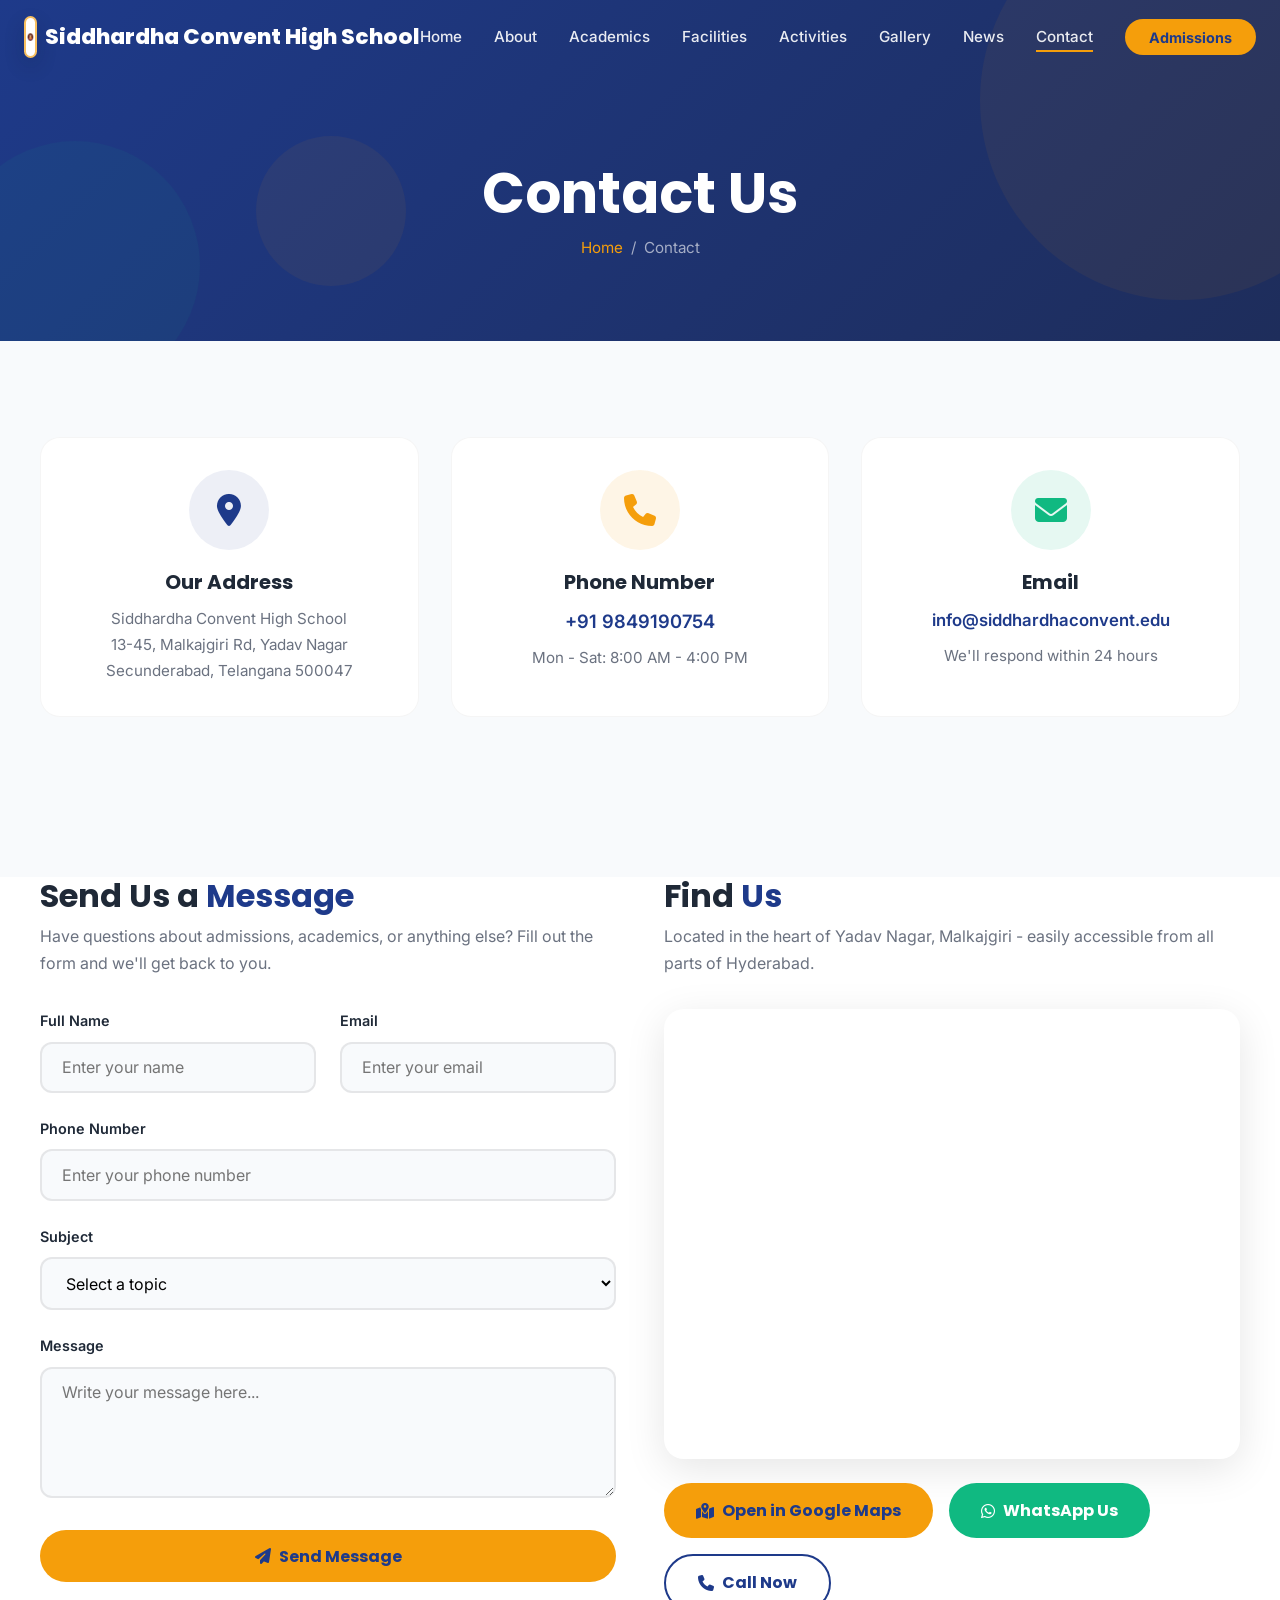
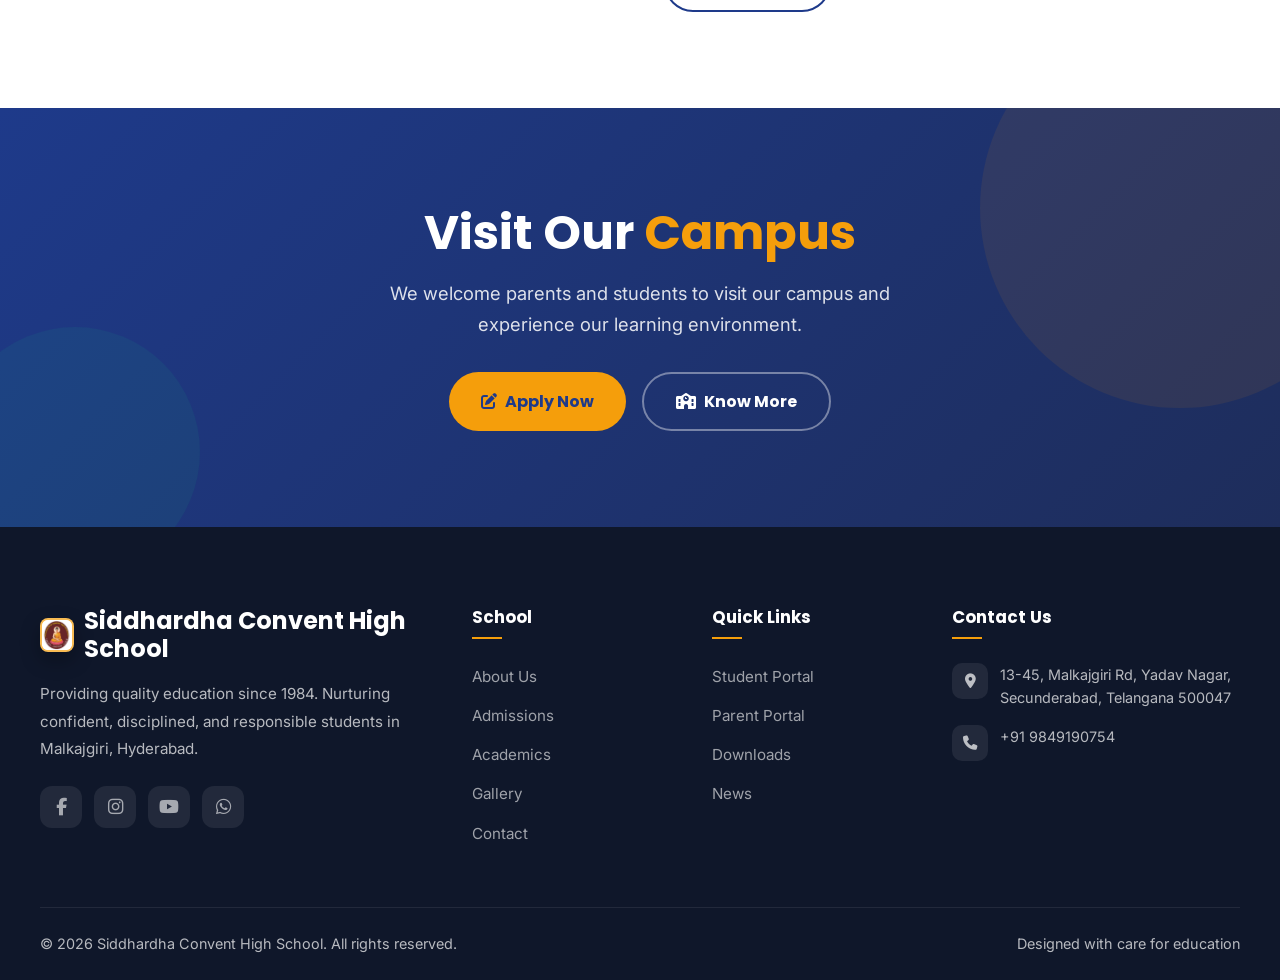
==== commit 87437624: "Fix mobile homepage highlights layout and finalize exact school map link" ====
--- a/contact.html
+++ b/contact.html
@@ -120,13 +120,16 @@
           <p style="color: #6B7280; margin-bottom: 2rem;">Located in the heart of Yadav Nagar, Malkajgiri - easily accessible from all parts of Hyderabad.</p>
           <div style="border-radius: 20px; overflow: hidden; height: 450px; box-shadow: 0 10px 40px rgba(0,0,0,0.1);">
             <iframe
-              src="https://www.google.com/maps/embed?pb=!1m18!1m12!1m3!1d3806.0!2d78.52!3d17.45!2m3!1f0!2f0!3f0!3m2!1i1024!2i768!4f13.1!3m3!1m2!1s0x0%3A0x0!2sMalkajgiri%2C%20Hyderabad!5e0!3m2!1sen!2sin!4v1"
-              width="100%" height="100%" style="border:0;" allowfullscreen="" loading="lazy"
+              src="https://www.google.com/maps?q=Siddhardha+Convent+High+School,+Yadavnagar,+Malkajgiri,+Hyderabad,+Telangana+500047&output=embed"
+              width="100%" height="100%" style="border:0;" allowfullscreen="" loading="lazy" class="map-iframe"
               referrerpolicy="no-referrer-when-downgrade"
               title="Siddhardha Convent High School location on Google Maps"
             ></iframe>
           </div>
           <div style="margin-top: 1.5rem; display: flex; gap: 1rem; flex-wrap: wrap;">
+            <a href="https://maps.app.goo.gl/FqqDVRJk6XiUMXPE6?g_st=aw" class="btn btn-primary" target="_blank" rel="noopener noreferrer">
+              <i class="fas fa-map-location-dot"></i> Open in Google Maps
+            </a>
             <a href="https://wa.me/919849190754" class="btn btn-accent" target="_blank" rel="noopener noreferrer">
               <i class="fab fa-whatsapp"></i> WhatsApp Us
             </a>
--- a/css/style.css
+++ b/css/style.css
@@ -805,6 +805,12 @@
 }
 
 /* --- Highlight Cards (Quick Highlights) --- */
+.highlights-grid {
+  display: grid !important;
+  grid-template-columns: repeat(4, minmax(0, 1fr)) !important;
+  gap: 2rem !important;
+}
+
 .highlight-card {
   background: var(--white);
   border-radius: 20px;
@@ -864,6 +870,46 @@
 .highlight-card p {
   color: var(--text-light);
   font-weight: 500;
+}
+
+@media (max-width: 1024px) {
+  .highlights-grid {
+    grid-template-columns: repeat(2, minmax(0, 1fr)) !important;
+    gap: 1.25rem !important;
+  }
+
+  .highlight-card {
+    padding: 2rem 1.25rem;
+  }
+}
+
+@media (max-width: 640px) {
+  .highlights-grid {
+    grid-template-columns: 1fr !important;
+    gap: 1rem !important;
+  }
+
+  .highlight-card {
+    border-radius: 16px;
+    padding: 1.5rem 1rem;
+  }
+
+  .highlight-icon {
+    width: 64px;
+    height: 64px;
+    font-size: 1.5rem;
+    margin-bottom: 0.9rem;
+  }
+
+  .highlight-card h3 {
+    font-size: 1.6rem;
+    line-height: 1.2;
+  }
+
+  .highlight-card p {
+    font-size: 0.95rem;
+    line-height: 1.45;
+  }
 }
 
 /* --- About Section --- */
@@ -2276,3 +2322,39 @@
     grid-template-columns: 1fr !important;
   }
 }
+
+/* Mobile map responsiveness */
+.map-iframe {
+  display: block;
+  width: 100%;
+}
+
+@media (max-width: 1024px) {
+  [style*="grid-template-columns: 1fr 1fr"] > div:has(> iframe) {
+    height: auto;
+  }
+  [style*="grid-template-columns: 1fr 1fr"] > div:has(> iframe) > div {
+    height: 350px !important;
+  }
+}
+
+@media (max-width: 768px) {
+  [style*="grid-template-columns: 1fr 1fr"] > div:has(> iframe) > div {
+    height: 320px !important;
+  }
+}
+
+@media (max-width: 640px) {
+  [style*="grid-template-columns: 1fr 1fr"]:has(> div > iframe) {
+    grid-template-columns: 1fr !important;
+  }
+  [style*="grid-template-columns: 1fr 1fr"] > div:has(> iframe) > div {
+    height: 300px !important;
+  }
+}
+
+@media (max-width: 420px) {
+  [style*="grid-template-columns: 1fr 1fr"] > div:has(> iframe) > div {
+    height: 280px !important;
+  }
+}
